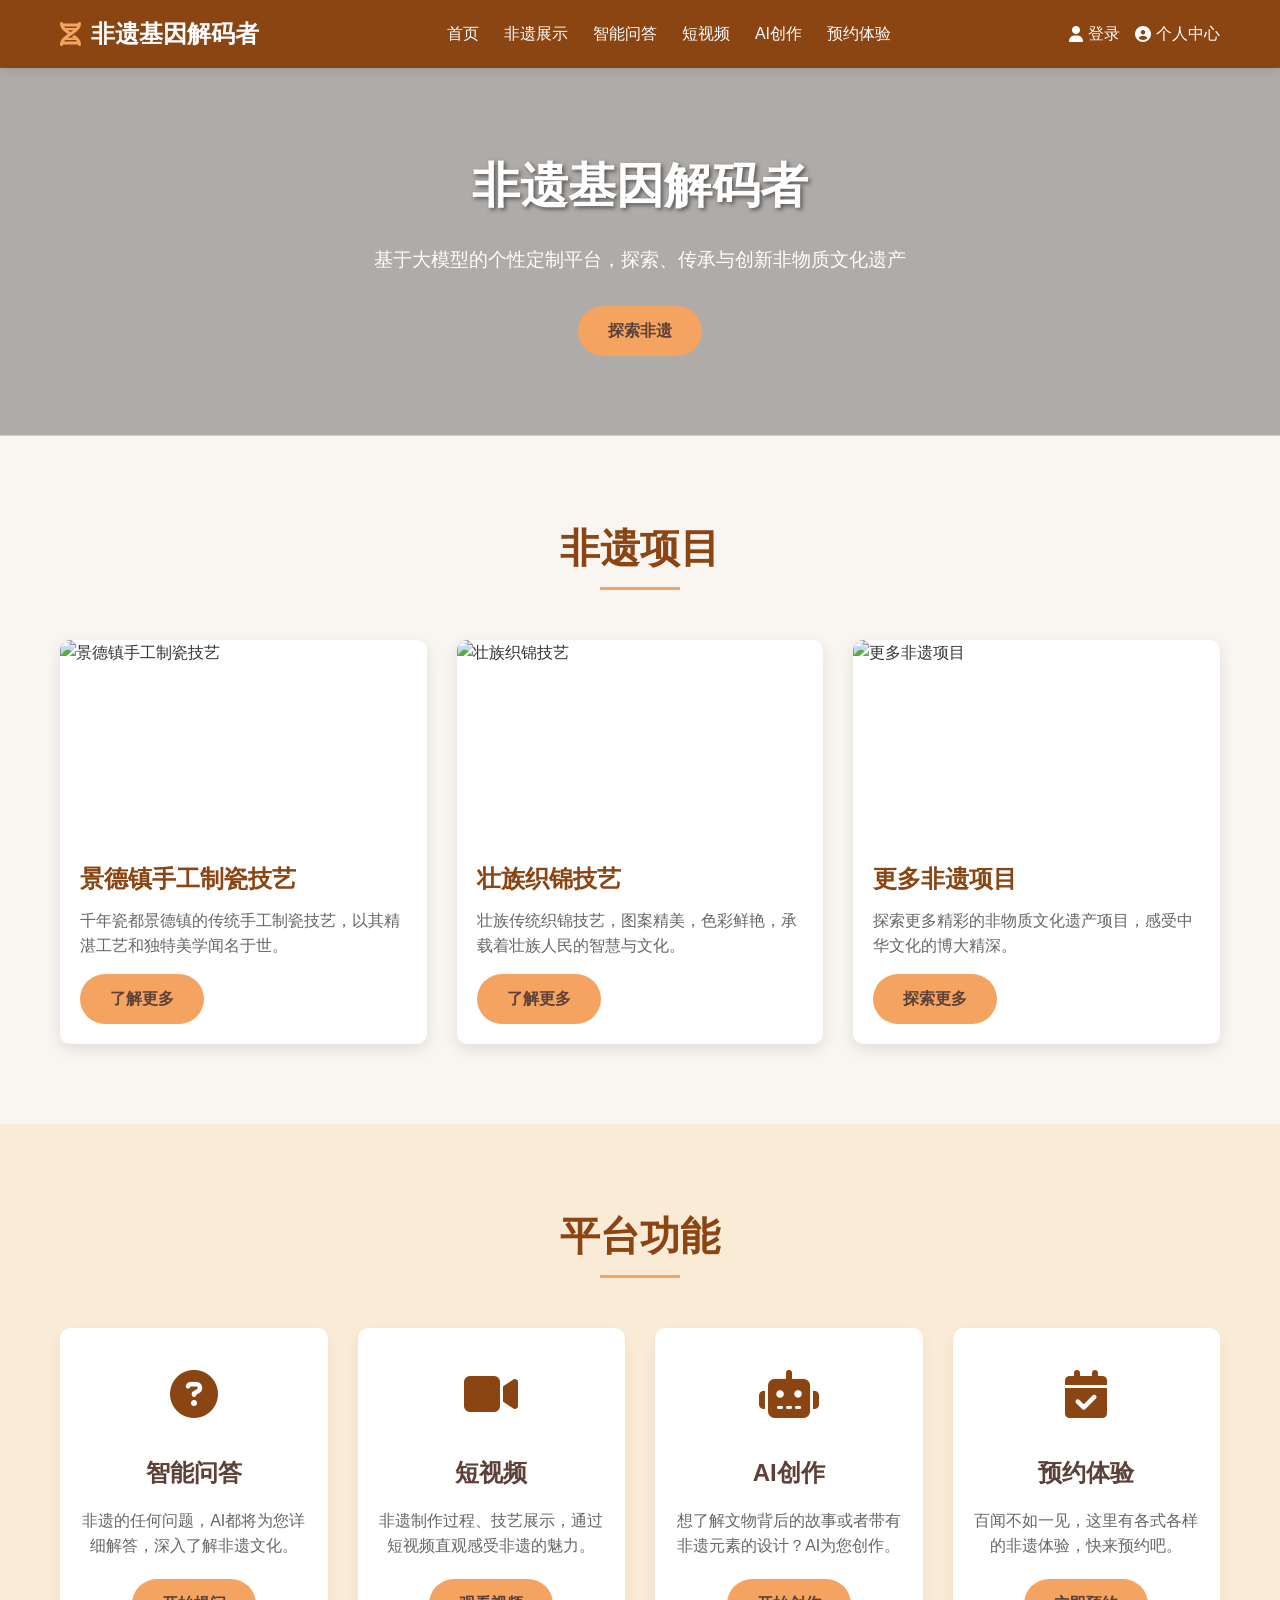
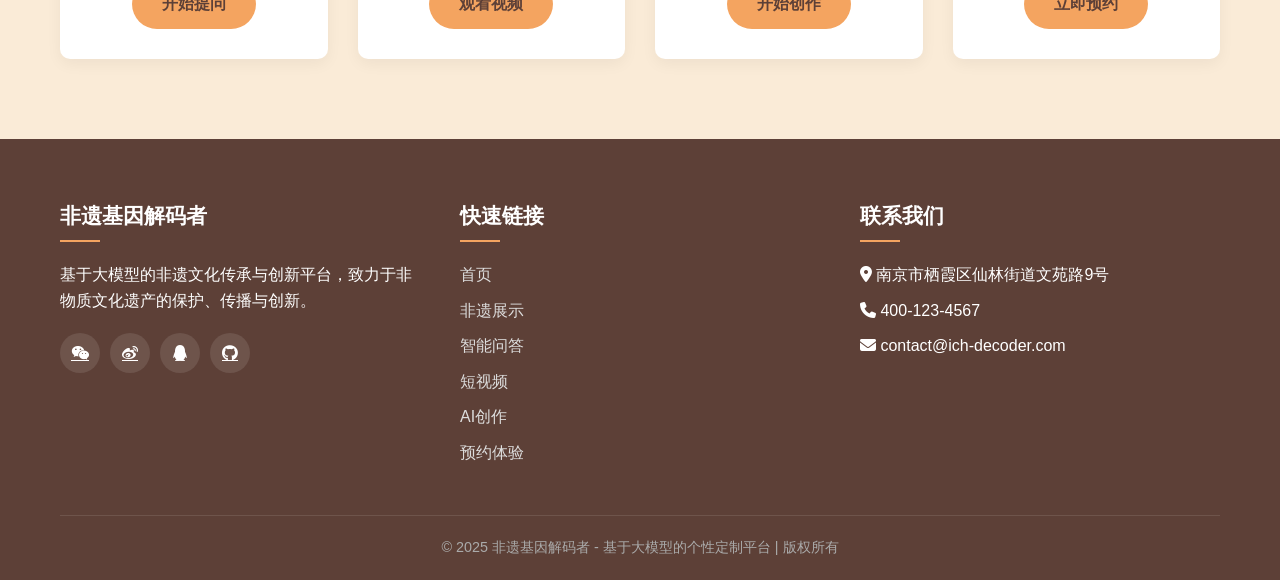
==== index.html @ 7de32347 "Update index.html" ====
<!DOCTYPE html>
<html lang="zh-CN">
<head>
    <meta charset="UTF-8">
    <meta name="viewport" content="width=device-width, initial-scale=1.0">
    <title>非遗基因解码者：基于大模型的个性定制平台</title>
    <link rel="stylesheet" href="https://cdnjs.cloudflare.com/ajax/libs/font-awesome/6.4.0/css/all.min.css">
    <style>
        * {
            margin: 0;
            padding: 0;
            box-sizing: border-box;
            font-family: 'Microsoft YaHei', sans-serif;
        }
        
        :root {
            --primary-color: #8B4513;
            --secondary-color: #D2691E;
            --accent-color: #F4A460;
            --light-color: #FAEBD7;
            --dark-color: #5D4037;
            --text-color: #333;
            --light-text: #fff;
        }
        
        body {
            background-color: #f9f5f0;
            color: var(--text-color);
            line-height: 1.6;
        }
        
        .container {
            max-width: 1200px;
            margin: 0 auto;
            padding: 0 20px;
        }
        
        /* 导航栏样式 */
        header {
            background-color: var(--primary-color);
            color: var(--light-text);
            padding: 15px 0;
            box-shadow: 0 2px 10px rgba(0, 0, 0, 0.1);
            position: sticky;
            top: 0;
            z-index: 100;
        }
        
        .navbar {
            display: flex;
            justify-content: space-between;
            align-items: center;
        }
        
        .logo {
            font-size: 24px;
            font-weight: bold;
            display: flex;
            align-items: center;
        }
        
        .logo i {
            margin-right: 10px;
            color: var(--accent-color);
        }
        
        .nav-links {
            display: flex;
            list-style: none;
        }
        
        .nav-links li {
            margin-left: 25px;
        }
        
        .nav-links a {
            color: var(--light-text);
            text-decoration: none;
            font-weight: 500;
            transition: color 0.3s;
        }
        
        .nav-links a:hover {
            color: var(--accent-color);
        }
        
        .user-actions {
            display: flex;
            align-items: center;
        }
        
        .user-actions a {
            color: var(--light-text);
            text-decoration: none;
            margin-left: 15px;
            display: flex;
            align-items: center;
        }
        
        .user-actions i {
            margin-right: 5px;
        }
        
        /* 非遗展示区样式 */
        .heritage-showcase {
            background: linear-gradient(rgba(0, 0, 0, 0.3), rgba(0, 0, 0, 0.3)), url('https://oss.ppter8.com/ZEDVGTeS3THwt2MLB12TzVQ8jxeqqEN4GseW9zo0.jpg');
            background-size: cover;
            background-position: center;
            color: var(--light-text);
            padding: 80px 0;
            text-align: center;
        }
        
        .heritage-showcase h1 {
            font-size: 3rem;
            margin-bottom: 20px;
            text-shadow: 2px 2px 4px rgba(0, 0, 0, 0.5);
        }
        
        .heritage-showcase p {
            font-size: 1.2rem;
            max-width: 700px;
            margin: 0 auto 30px;
        }
        
        .btn {
            display: inline-block;
            background-color: var(--accent-color);
            color: var(--dark-color);
            padding: 12px 30px;
            border-radius: 30px;
            text-decoration: none;
            font-weight: bold;
            transition: all 0.3s;
            border: none;
            cursor: pointer;
        }
        
        .btn:hover {
            background-color: var(--secondary-color);
            transform: translateY(-3px);
            box-shadow: 0 5px 15px rgba(0, 0, 0, 0.1);
        }
        
        /* 非遗项目展示区样式 */
        .section {
            padding: 80px 0;
        }
        
        .section-title {
            text-align: center;
            margin-bottom: 50px;
            position: relative;
        }
        
        .section-title h2 {
            font-size: 2.5rem;
            color: var(--primary-color);
            display: inline-block;
            padding-bottom: 10px;
        }
        
        .section-title h2::after {
            content: '';
            position: absolute;
            width: 80px;
            height: 3px;
            background-color: var(--accent-color);
            bottom: 0;
            left: 50%;
            transform: translateX(-50%);
        }
        
        .cards {
            display: grid;
            grid-template-columns: repeat(auto-fit, minmax(300px, 1fr));
            gap: 30px;
        }
        
        .card {
            background-color: white;
            border-radius: 10px;
            overflow: hidden;
            box-shadow: 0 5px 15px rgba(0, 0, 0, 0.1);
            transition: transform 0.3s;
        }
        
        .card:hover {
            transform: translateY(-10px);
        }
        
        .card-img {
            height: 200px;
            overflow: hidden;
        }
        
        .card-img img {
            width: 100%;
            height: 100%;
            object-fit: cover;
            transition: transform 0.5s;
        }
        
        .card:hover .card-img img {
            transform: scale(1.1);
        }
        
        .card-content {
            padding: 20px;
        }
        
        .card-content h3 {
            font-size: 1.5rem;
            margin-bottom: 10px;
            color: var(--primary-color);
        }
        
        .card-content p {
            color: #666;
            margin-bottom: 15px;
        }
        
        /* 功能区域样式 */
        .features {
            background-color: var(--light-color);
        }
        
        .feature-grid {
            display: grid;
            grid-template-columns: repeat(auto-fit, minmax(250px, 1fr));
            gap: 30px;
        }
        
        .feature-item {
            text-align: center;
            padding: 30px 20px;
            background-color: white;
            border-radius: 10px;
            box-shadow: 0 5px 15px rgba(0, 0, 0, 0.05);
            transition: all 0.3s;
        }
        
        .feature-item:hover {
            transform: translateY(-5px);
            box-shadow: 0 10px 25px rgba(0, 0, 0, 0.1);
        }
        
        .feature-icon {
            font-size: 3rem;
            color: var(--primary-color);
            margin-bottom: 20px;
        }
        
        .feature-item h3 {
            font-size: 1.5rem;
            margin-bottom: 15px;
            color: var(--dark-color);
        }
        
        .feature-item p {
            color: #666;
            margin-bottom: 20px;
        }
        
        /* 页脚样式 */
        footer {
            background-color: var(--dark-color);
            color: var(--light-text);
            padding: 60px 0 20px;
        }
        
        .footer-content {
            display: grid;
            grid-template-columns: repeat(auto-fit, minmax(200px, 1fr));
            gap: 40px;
            margin-bottom: 40px;
        }
        
        .footer-column h3 {
            font-size: 1.3rem;
            margin-bottom: 20px;
            position: relative;
            padding-bottom: 10px;
        }
        
        .footer-column h3::after {
            content: '';
            position: absolute;
            width: 40px;
            height: 2px;
            background-color: var(--accent-color);
            bottom: 0;
            left: 0;
        }
        
        .footer-links {
            list-style: none;
        }
        
        .footer-links li {
            margin-bottom: 10px;
        }
        
        .footer-links a {
            color: #ddd;
            text-decoration: none;
            transition: color 0.3s;
        }
        
        .footer-links a:hover {
            color: var(--accent-color);
        }
        
        .social-links {
            display: flex;
            margin-top: 20px;
        }
        
        .social-links a {
            display: flex;
            align-items: center;
            justify-content: center;
            width: 40px;
            height: 40px;
            background-color: rgba(255, 255, 255, 0.1);
            border-radius: 50%;
            margin-right: 10px;
            color: var(--light-text);
            transition: all 0.3s;
        }
        
        .social-links a:hover {
            background-color: var(--accent-color);
            transform: translateY(-3px);
        }
        
        .copyright {
            text-align: center;
            padding-top: 20px;
            border-top: 1px solid rgba(255, 255, 255, 0.1);
            font-size: 0.9rem;
            color: #aaa;
        }
        
        /* 响应式设计 */
        @media (max-width: 768px) {
            .navbar {
                flex-direction: column;
                text-align: center;
            }
            
            .nav-links {
                margin-top: 20px;
                flex-wrap: wrap;
                justify-content: center;
            }
            
            .nav-links li {
                margin: 5px 10px;
            }
            
            .user-actions {
                margin-top: 15px;
            }
            
            .heritage-showcase h1 {
                font-size: 2.2rem;
            }
            
            .heritage-showcase p {
                font-size: 1rem;
            }
        }
    </style>
</head>
<body>
    <!-- 导航栏 -->
    <header>
        <div class="container">
            <nav class="navbar">
                <div class="logo">
                    <i class="fas fa-dna"></i>
                    <span>非遗基因解码者</span>
                </div>
                <ul class="nav-links">
                    <li><a href="index.html">首页</a></li>
                    <li><a href="heritage.html">非遗展示</a></li>
                    <li><a href="intelligent-qa.html">智能问答</a></li>
                    <li><a href="videos.html">短视频</a></li>
                    <li><a href="ai-creation.html">AI创作</a></li>
                    <li><a href="booking.html">预约体验</a></li>
                </ul>
                <div class="user-actions">
                    <a href="login.html"><i class="fas fa-user"></i> 登录</a>
                    <a href="personal.html"><i class="fas fa-user-circle"></i> 个人中心</a>
                </div>
            </nav>
        </div>
    </header>

    <!-- 非遗展示区 -->
    <section class="heritage-showcase">
        <div class="container">
            <h1>非遗基因解码者</h1>
            <p>基于大模型的个性定制平台，探索、传承与创新非物质文化遗产</p>
            <a href="heritage.html" class="btn">探索非遗</a>
        </div>
    </section>

    <!-- 非遗项目展示区 -->
    <section class="section">
        <div class="container">
            <div class="section-title">
                <h2>非遗项目</h2>
            </div>
            <div class="cards">
                <div class="card">
                    <div class="card-img">
                        <img src="https://ts1.tc.mm.bing.net/th/id/R-C.77cc5a8954f4e64fb3919774c21b1eac?rik=n%2bbIahBDCRpWbg&riu=http%3a%2f%2fe0.ifengimg.com%2f04%2f2019%2f0301%2fAEB7BAC7CE8DB64F08D68F6656B44F1C768AFE65_size308_w640_h426.png&ehk=cFCj4q73GoMU3ECzwxspXtBtAWKlzs7g3q46IbLHw2M%3d&risl=&pid=ImgRaw&r=0" alt="景德镇手工制瓷技艺">
                    </div>
                    <div class="card-content">
                        <h3>景德镇手工制瓷技艺</h3>
                        <p>千年瓷都景德镇的传统手工制瓷技艺，以其精湛工艺和独特美学闻名于世。</p>
                        <a href="heritage-detail.html" class="btn">了解更多</a>
                    </div>
                </div>
                <div class="card">
                    <div class="card-img">
                        <img src="https://ts1.tc.mm.bing.net/th/id/R-C.9ea1ae568a6a4d394d5eda0ac466b90b?rik=eFoyVnyDP30PLA&riu=http%3a%2f%2fwww.hzswhg.org.cn%2fupload%2fimages%2f2022%2f7%2fec9c76db8ab6dd58.JPG&ehk=XEbQ20VY8x3YYfL6kHodB1RW3sLn0OUFk1nfC177Ngk%3d&risl=&pid=ImgRaw&r=0" alt="壮族织锦技艺">
                    </div>
                    <div class="card-content">
                        <h3>壮族织锦技艺</h3>
                        <p>壮族传统织锦技艺，图案精美，色彩鲜艳，承载着壮族人民的智慧与文化。</p>
                        <a href="heritage-detail.html" class="btn">了解更多</a>
                    </div>
                </div>
                <div class="card">
                    <div class="card-img">
                        <img src="https://tour.jschina.com.cn/lyzx/202402/W020240207624548905284.png" alt="更多非遗项目">
                    </div>
                    <div class="card-content">
                        <h3>更多非遗项目</h3>
                        <p>探索更多精彩的非物质文化遗产项目，感受中华文化的博大精深。</p>
                        <a href="heritage.html" class="btn">探索更多</a>
                    </div>
                </div>
            </div>
        </div>
    </section>

    <!-- 功能区域 -->
    <section class="section features">
        <div class="container">
            <div class="section-title">
                <h2>平台功能</h2>
            </div>
            <div class="feature-grid">
                <div class="feature-item">
                    <div class="feature-icon">
                        <i class="fas fa-question-circle"></i>
                    </div>
                    <h3>智能问答</h3>
                    <p>非遗的任何问题，AI都将为您详细解答，深入了解非遗文化。</p>
                    <a href="intelligent-qa.html" class="btn">开始提问</a>
                </div>
                <div class="feature-item">
                    <div class="feature-icon">
                        <i class="fas fa-video"></i>
                    </div>
                    <h3>短视频</h3>
                    <p>非遗制作过程、技艺展示，通过短视频直观感受非遗的魅力。</p>
                    <a href="videos.html" class="btn">观看视频</a>
                </div>
                <div class="feature-item">
                    <div class="feature-icon">
                        <i class="fas fa-robot"></i>
                    </div>
                    <h3>AI创作</h3>
                    <p>想了解文物背后的故事或者带有非遗元素的设计？AI为您创作。</p>
                    <a href="ai-creation.html" class="btn">开始创作</a>
                </div>
                <div class="feature-item">
                    <div class="feature-icon">
                        <i class="fas fa-calendar-check"></i>
                    </div>
                    <h3>预约体验</h3>
                    <p>百闻不如一见，这里有各式各样的非遗体验，快来预约吧。</p>
                    <a href="booking.html" class="btn">立即预约</a>
                </div>
            </div>
        </div>
    </section>

    <!-- 页脚 -->
    <footer>
        <div class="container">
            <div class="footer-content">
                <div class="footer-column">
                    <h3>非遗基因解码者</h3>
                    <p>基于大模型的非遗文化传承与创新平台，致力于非物质文化遗产的保护、传播与创新。</p>
                    <div class="social-links">
                        <a href="#"><i class="fab fa-weixin"></i></a>
                        <a href="#"><i class="fab fa-weibo"></i></a>
                        <a href="#"><i class="fab fa-qq"></i></a>
                        <a href="#"><i class="fab fa-github"></i></a>
                    </div>
                </div>
                <div class="footer-column">
                    <h3>快速链接</h3>
                    <ul class="footer-links">
                        <li><a href="index.html">首页</a></li>
                        <li><a href="heritage.html">非遗展示</a></li>
                        <li><a href="intelligent-qa.html">智能问答</a></li>
                        <li><a href="videos.html">短视频</a></li>
                        <li><a href="ai=creation.html">AI创作</a></li>
                        <li><a href="booking.html">预约体验</a></li>
                    </ul>
                </div>
                <div class="footer-column">
                    <h3>联系我们</h3>
                    <ul class="footer-links">
                        <li><i class="fas fa-map-marker-alt"></i> 南京市栖霞区仙林街道文苑路9号</li>
                        <li><i class="fas fa-phone"></i> 400-123-4567</li>
                        <li><i class="fas fa-envelope"></i> contact@ich-decoder.com</li>
                    </ul>
                </div>
            </div>
            <div class="copyright">
                <p>&copy; 2025 非遗基因解码者 - 基于大模型的个性定制平台 | 版权所有</p>
            </div>
        </div>
    </footer>

    <script>
        // 简单的交互效果
        document.addEventListener('DOMContentLoaded', function() {
            // 卡片悬停效果增强
            const cards = document.querySelectorAll('.card');
            cards.forEach(card => {
                card.addEventListener('mouseenter', function() {
                    this.style.transform = 'translateY(-10px)';
                });
                
                card.addEventListener('mouseleave', function() {
                    this.style.transform = 'translateY(0)';
                });
            });
            
            // 按钮点击效果
            const buttons = document.querySelectorAll('.btn');
            buttons.forEach(button => {
                button.addEventListener('click', function() {
                    this.style.transform = 'scale(0.95)';
                    setTimeout(() => {
                        this.style.transform = '';
                    }, 200);
                });
            });
            
            // 检查用户登录状态
            const currentUser = localStorage.getItem('currentUser');
            if (currentUser) {
                const user = JSON.parse(currentUser);
                const userActions = document.querySelector('.user-actions');
                userActions.innerHTML = `
                    <a href="personal.html"><i class="fas fa-user-circle"></i> ${user.username}</a>
                    <a href="#" id="logout"><i class="fas fa-sign-out-alt"></i> 退出</a>
                `;
                
                document.getElementById('logout').addEventListener('click', function(e) {
                    e.preventDefault();
                    localStorage.removeItem('currentUser');
                    window.location.reload();
                });
            }
        });
    </script>
</body>

</html>
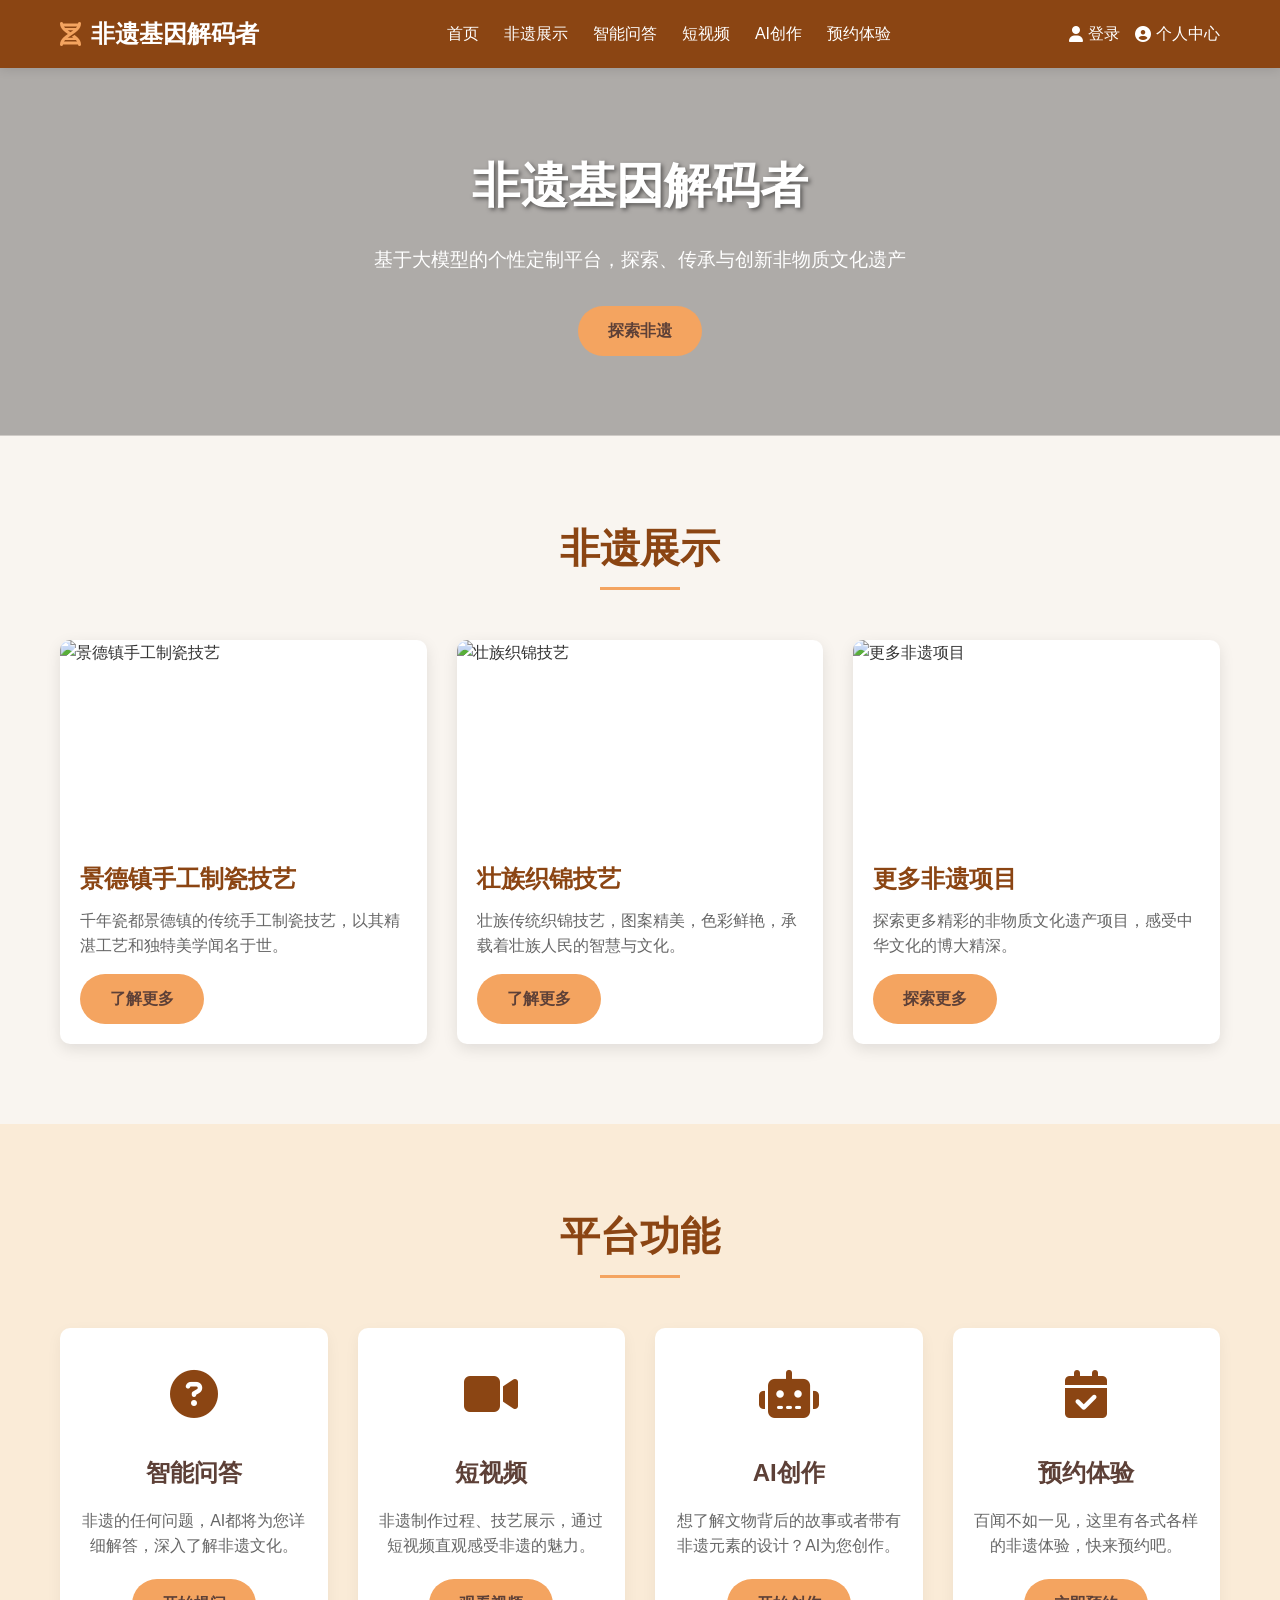
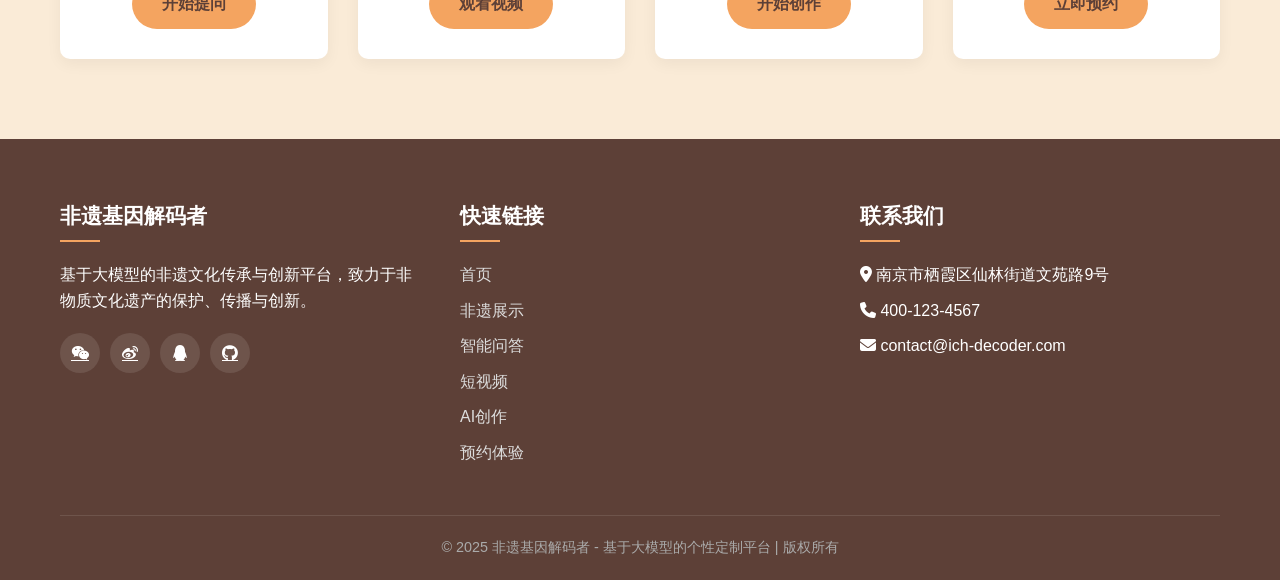
==== commit 40b664d6: "Update index.html" ====
--- a/index.html
+++ b/index.html
@@ -411,7 +411,7 @@
     <section class="section">
         <div class="container">
             <div class="section-title">
-                <h2>非遗项目</h2>
+                <h2>非遗展示</h2>
             </div>
             <div class="cards">
                 <div class="card">
@@ -579,3 +579,4 @@
 
 </html>
 
+
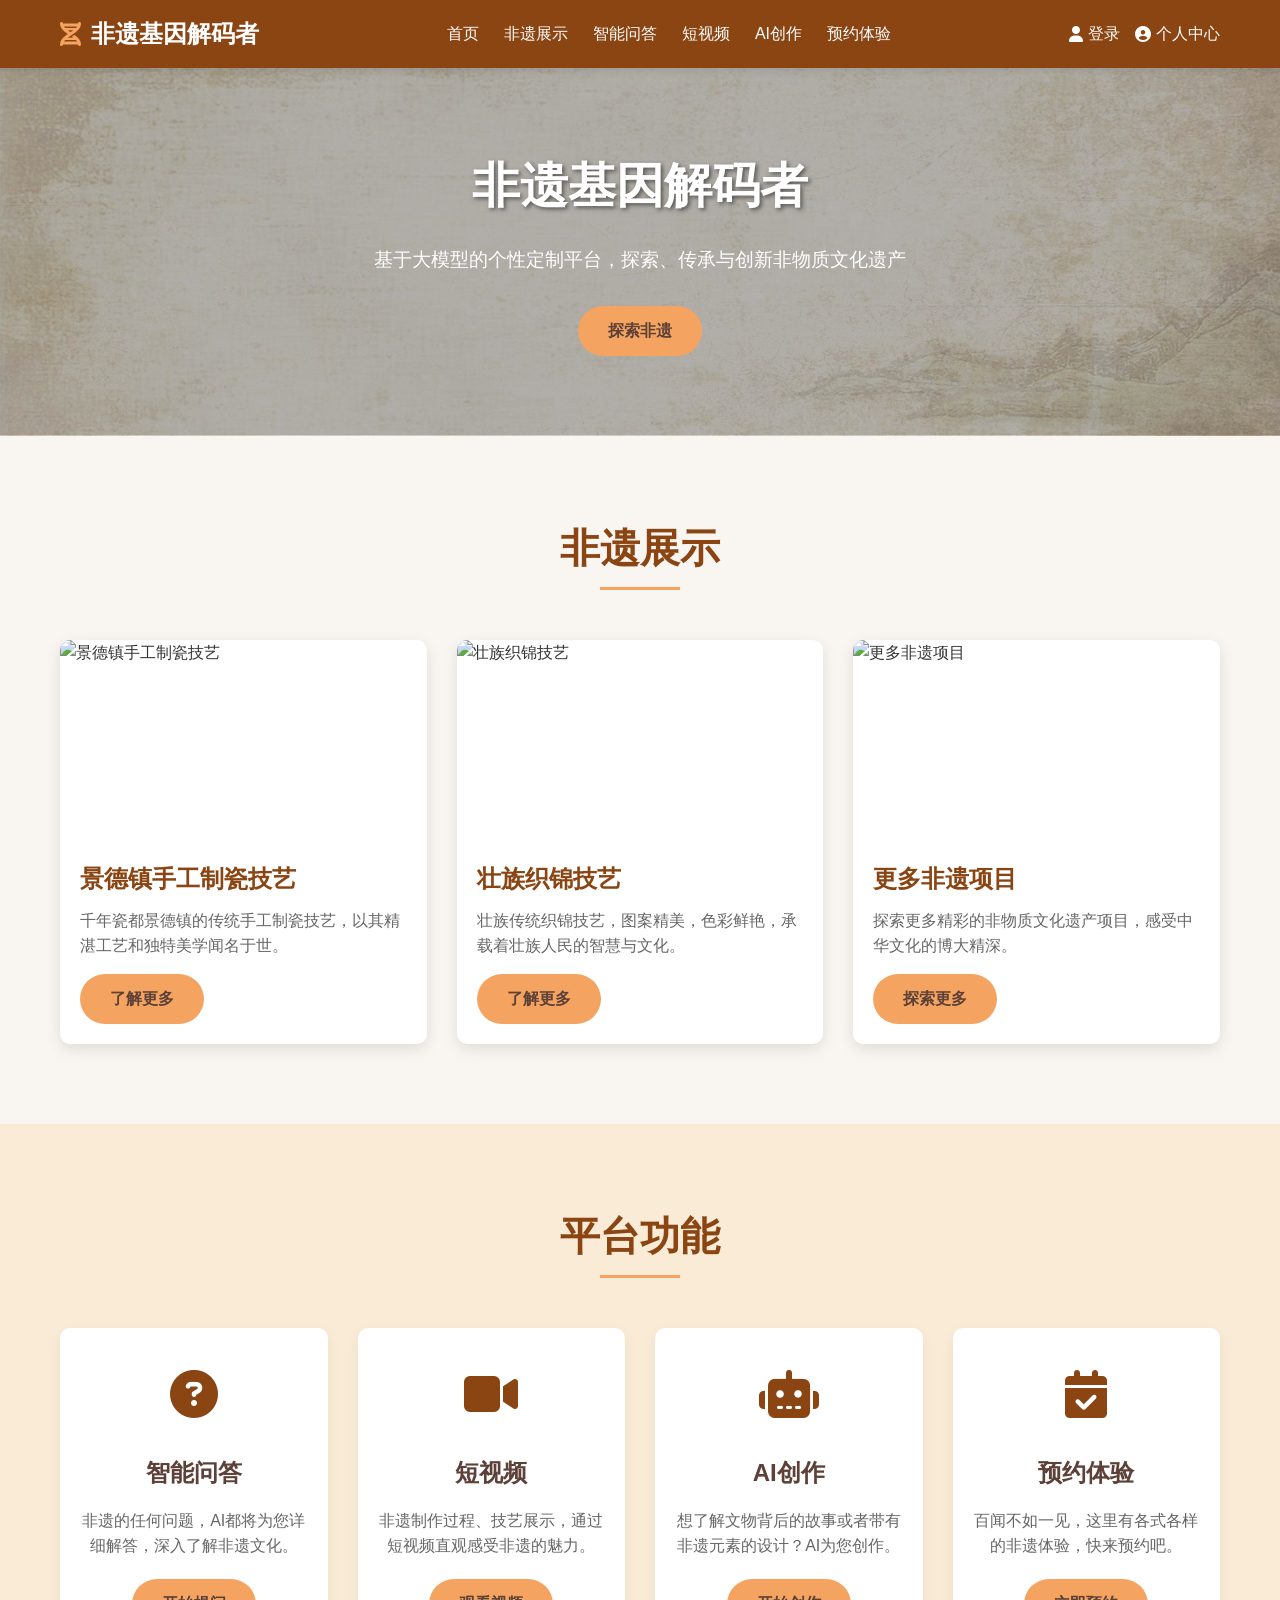
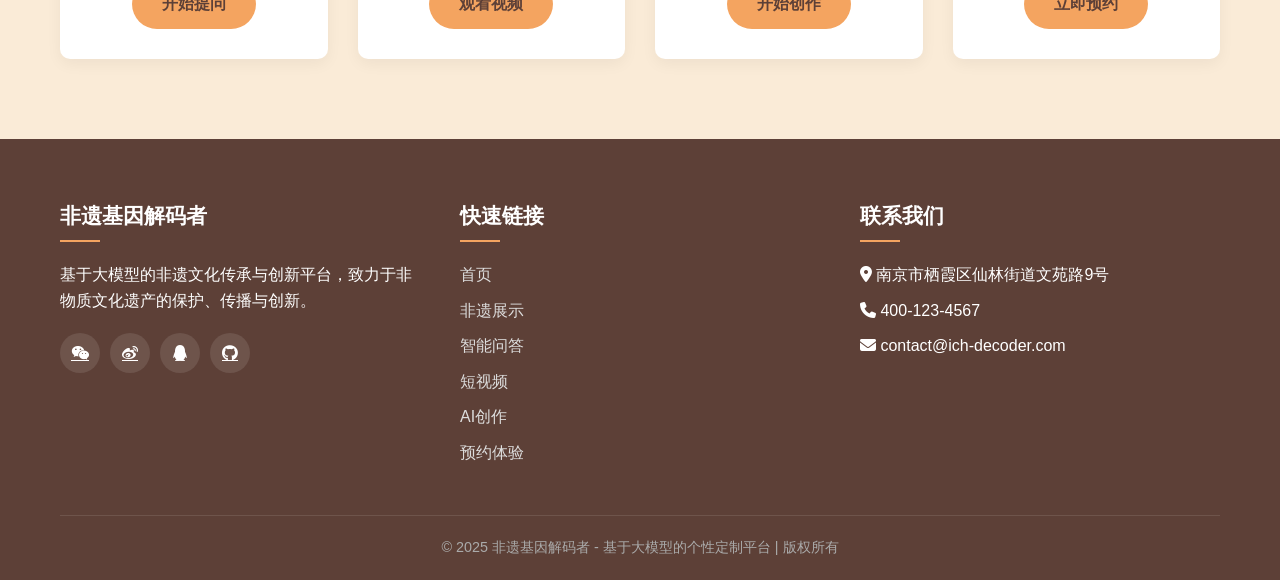
==== commit 356b8723: "Update index.html" ====
--- a/index.html
+++ b/index.html
@@ -103,7 +103,7 @@
         
         /* 非遗展示区样式 */
         .heritage-showcase {
-            background: linear-gradient(rgba(0, 0, 0, 0.3), rgba(0, 0, 0, 0.3)), url('https://oss.ppter8.com/ZEDVGTeS3THwt2MLB12TzVQ8jxeqqEN4GseW9zo0.jpg');
+            background: linear-gradient(rgba(0, 0, 0, 0.3), rgba(0, 0, 0, 0.3)), url("images/ZEDVGTeS3THwt.jpg");
             background-size: cover;
             background-position: center;
             color: var(--light-text);
@@ -580,3 +580,4 @@
 </html>
 
 
+
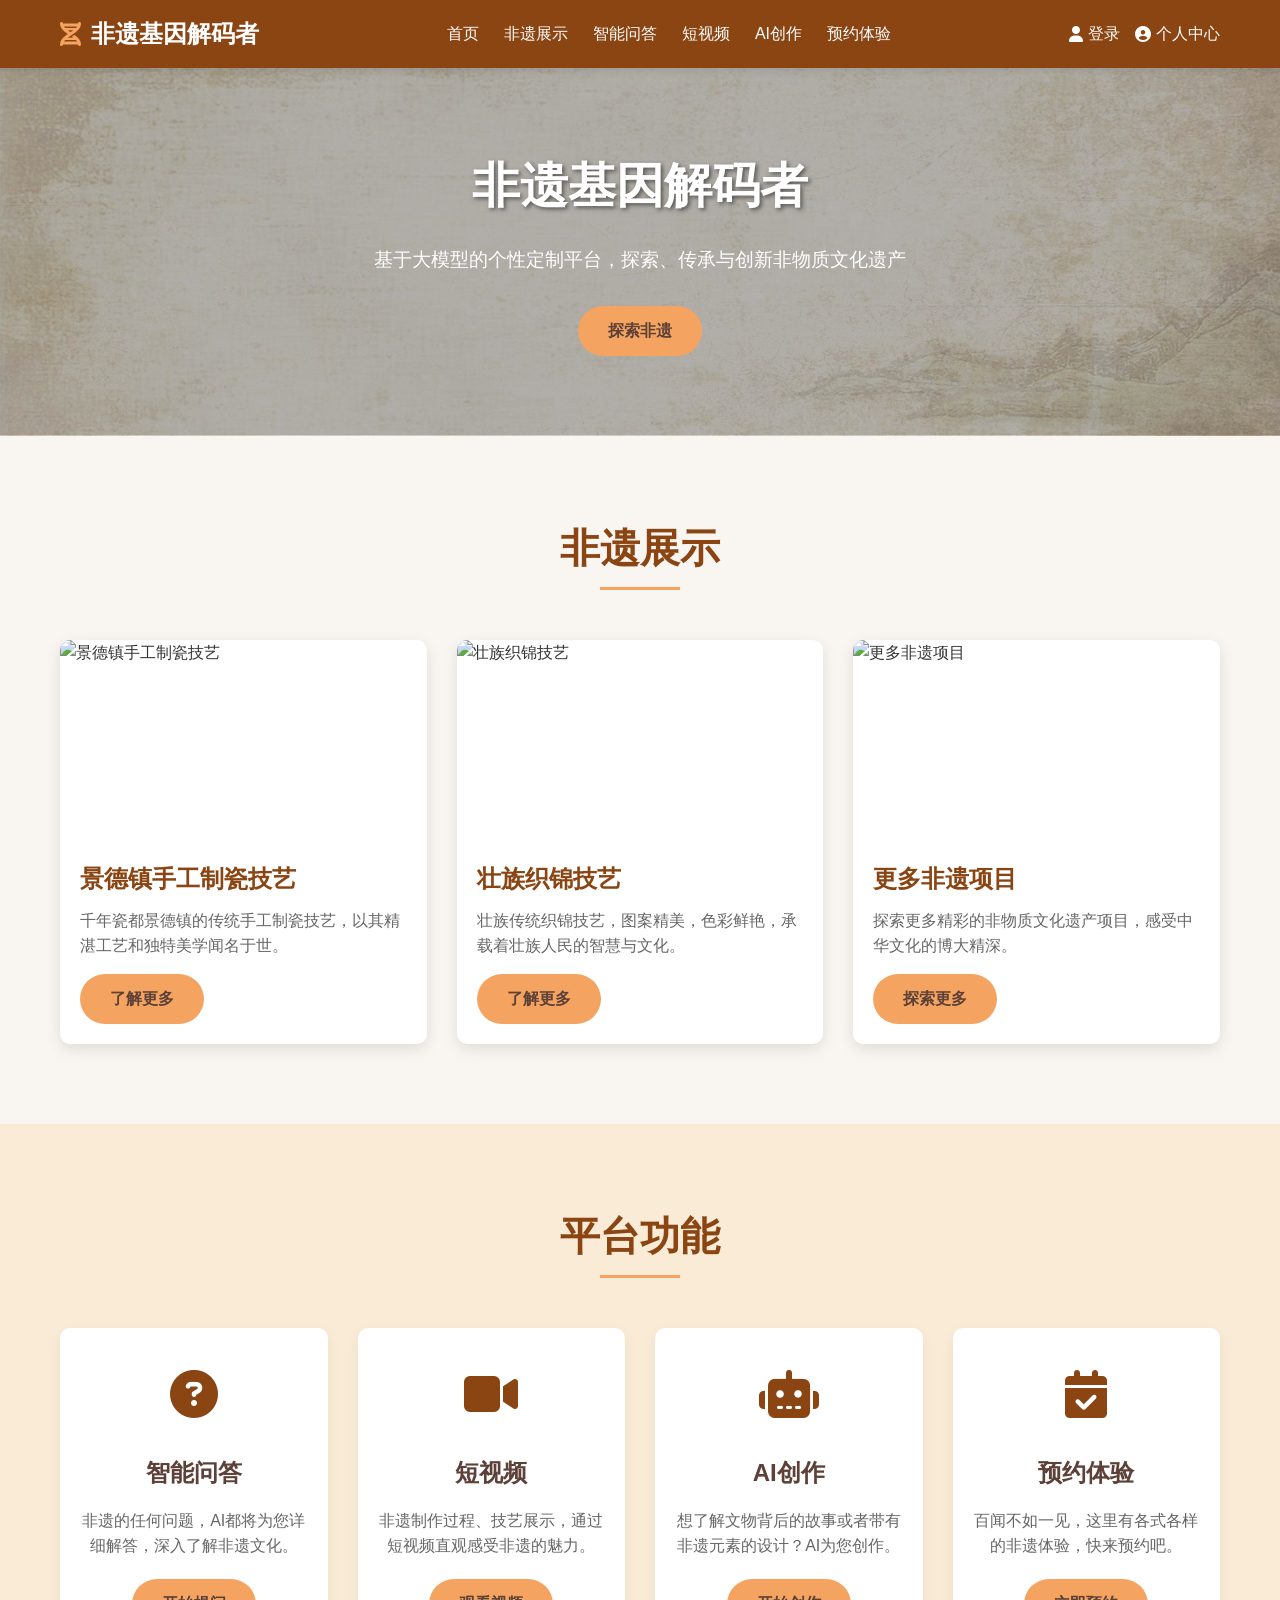
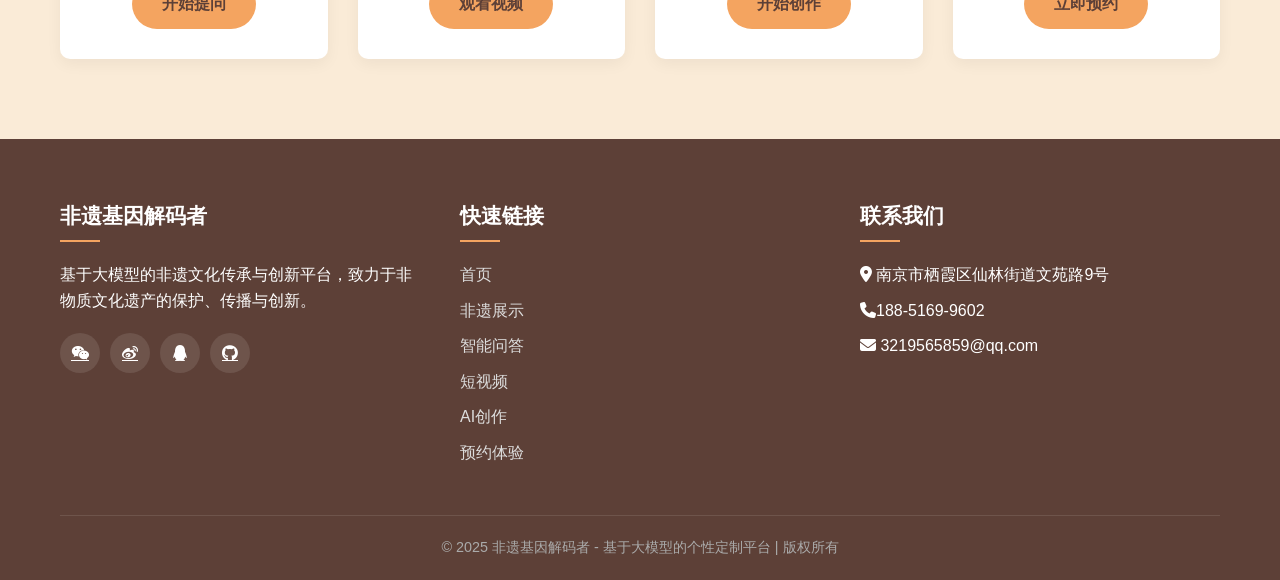
==== commit 89a04b23: "Update index.html" ====
--- a/index.html
+++ b/index.html
@@ -520,8 +520,8 @@
                     <h3>联系我们</h3>
                     <ul class="footer-links">
                         <li><i class="fas fa-map-marker-alt"></i> 南京市栖霞区仙林街道文苑路9号</li>
-                        <li><i class="fas fa-phone"></i> 400-123-4567</li>
-                        <li><i class="fas fa-envelope"></i> contact@ich-decoder.com</li>
+                        <li><i class="fas fa-phone"></i>188-5169-9602</li>
+                        <li><i class="fas fa-envelope"></i> 3219565859@qq.com</li>
                     </ul>
                 </div>
             </div>
@@ -581,3 +581,4 @@
 
 
 
+
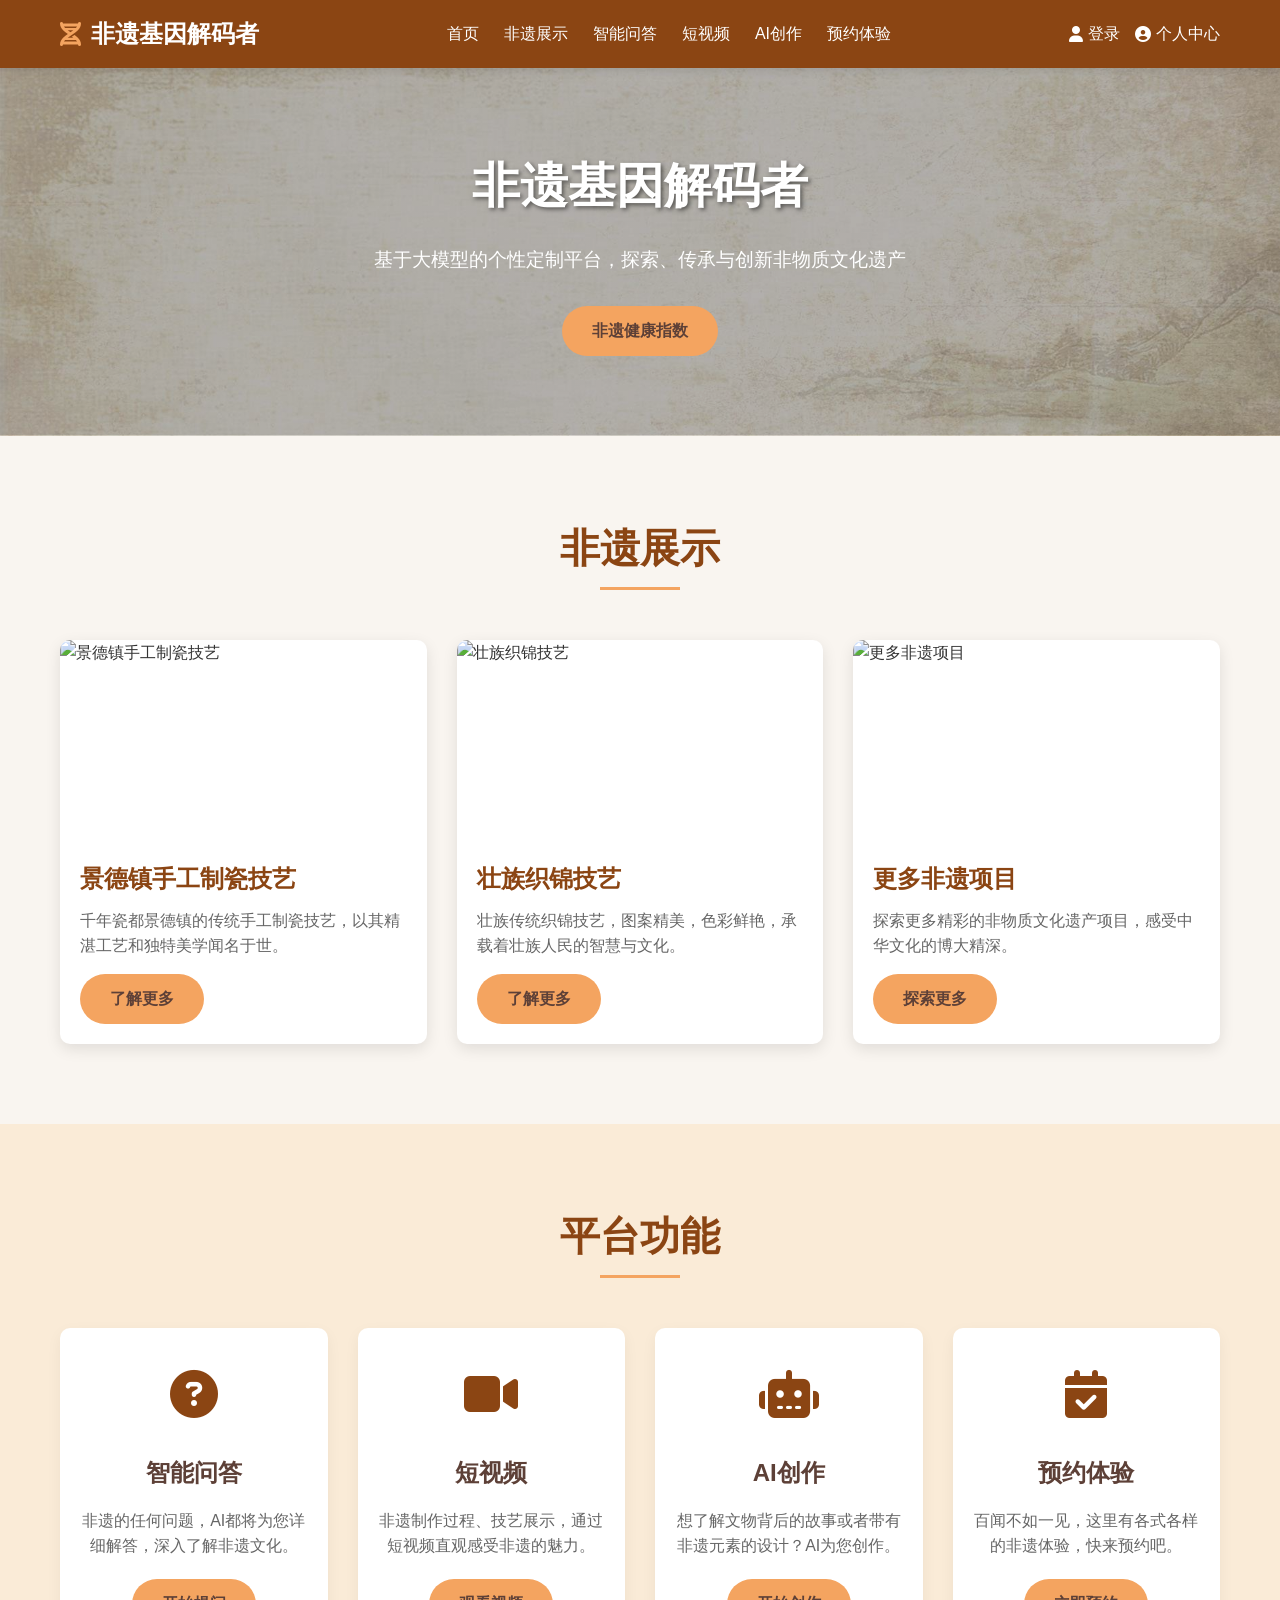
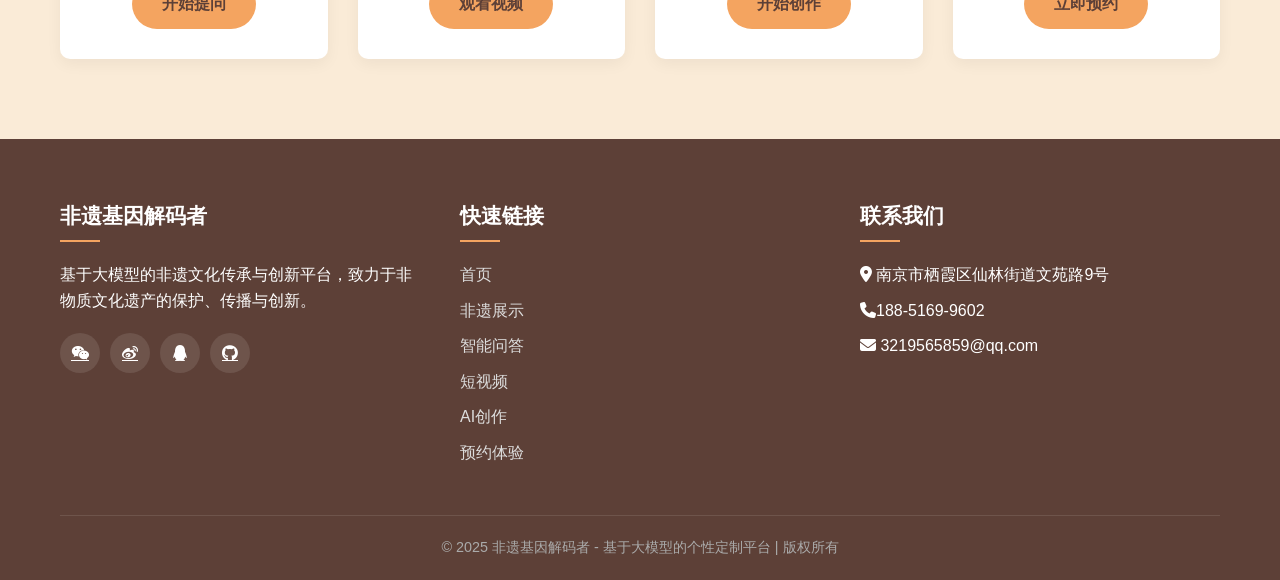
==== commit 29d58adc: "Update index.html" ====
--- a/index.html
+++ b/index.html
@@ -403,7 +403,7 @@
         <div class="container">
             <h1>非遗基因解码者</h1>
             <p>基于大模型的个性定制平台，探索、传承与创新非物质文化遗产</p>
-            <a href="heritage.html" class="btn">探索非遗</a>
+            <a href="heritage.html" class="btn">非遗健康指数</a>
         </div>
     </section>
 
@@ -512,7 +512,7 @@
                         <li><a href="heritage.html">非遗展示</a></li>
                         <li><a href="intelligent-qa.html">智能问答</a></li>
                         <li><a href="videos.html">短视频</a></li>
-                        <li><a href="ai=creation.html">AI创作</a></li>
+                        <li><a href="ai-creation.html">AI创作</a></li>
                         <li><a href="booking.html">预约体验</a></li>
                     </ul>
                 </div>
@@ -582,3 +582,5 @@
 
 
 
+
+
